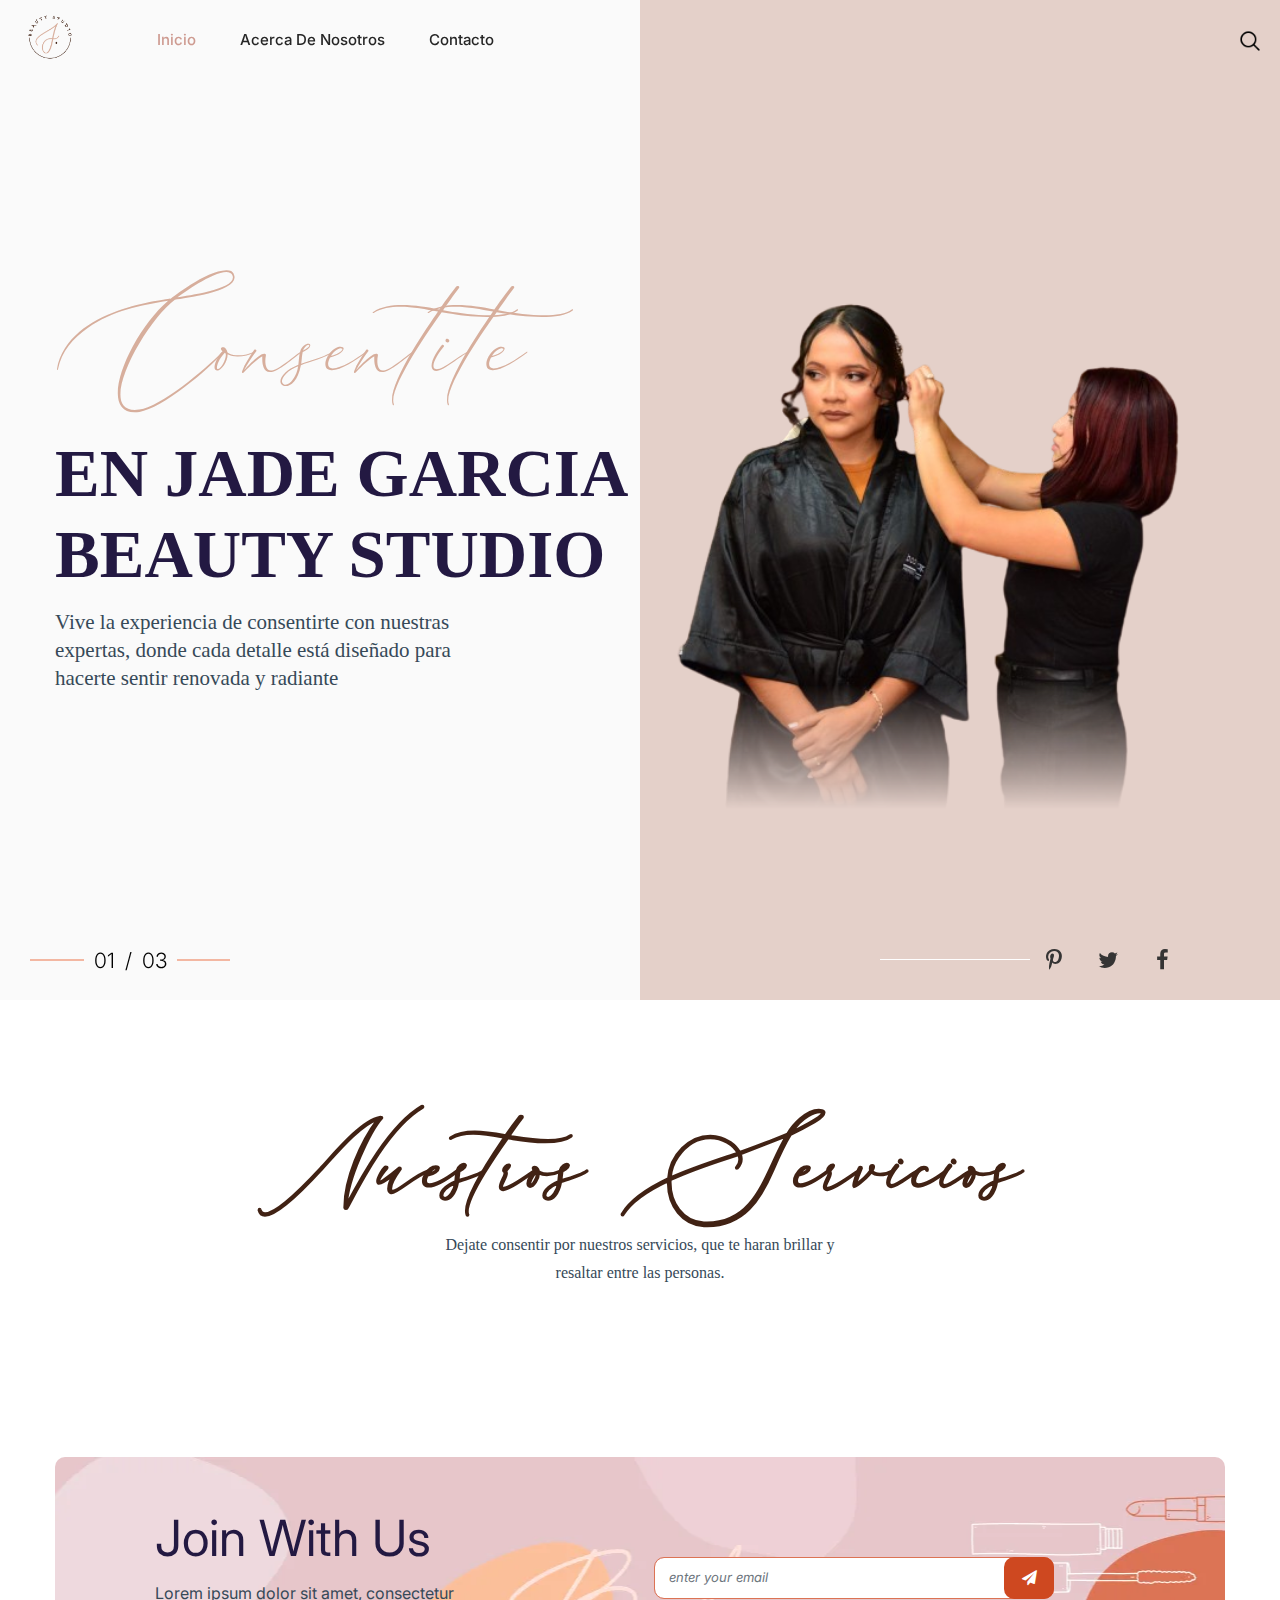
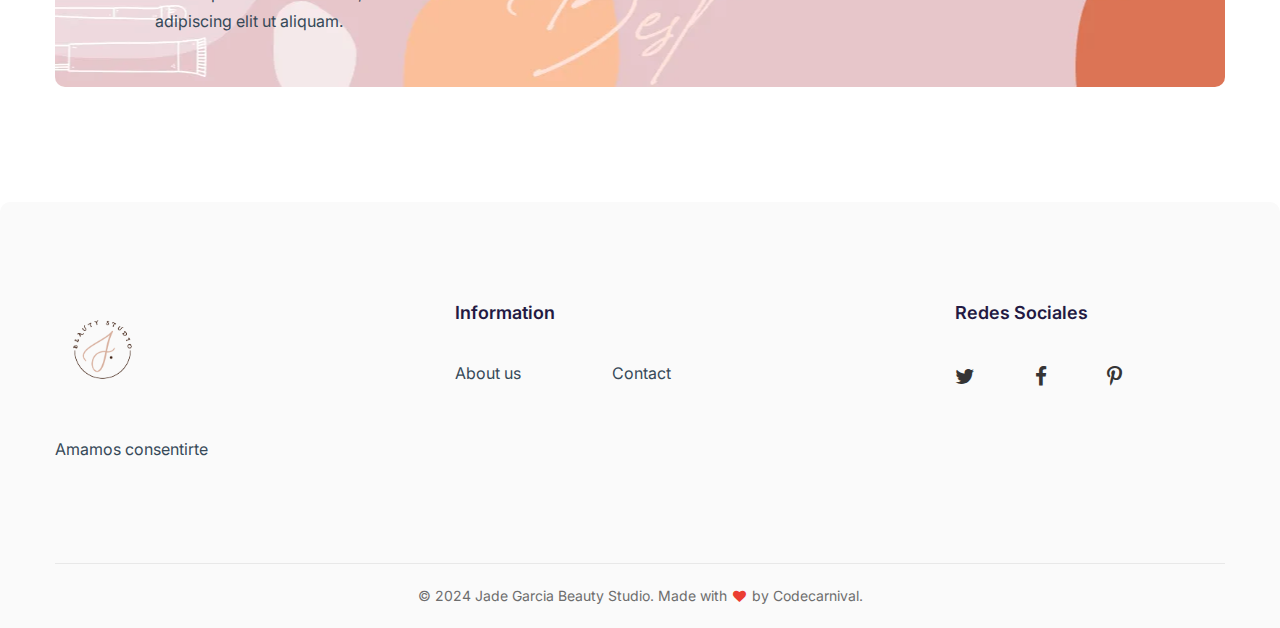
==== index.html @ 05fc2fcc "Initial Commit" ====
<!DOCTYPE html>
<html class="no-js" lang="zxx">

<head>
    <meta charset="utf-8">
    <meta http-equiv="x-ua-compatible" content="ie=edge">
    <title>Jade Beauty Studio WebPage</title>
    <meta name="robots" content="noindex, follow" />
    <meta name="description" content="Jade Beauty Studio WebPage">
    <meta name="viewport" content="width=device-width, initial-scale=1, shrink-to-fit=no">
    <meta name="keywords" content="bootstrap, ecommerce, ecommerce html, beauty, cosmetic shop, beauty products, cosmetic, beauty shop, cosmetic store, shop, beauty store, spa, cosmetic, cosmetics, beauty salon" />
    <meta name="author" content="codecarnival" />

    <!-- Favicon -->
    <link rel="shortcut icon" type="image/x-icon" href="./assets/images/LOGOS MODIFICADOS-02.svg">

    <!-- CSS (Font, Vendor, Icon, Plugins & Style CSS files) -->

    <!-- Font CSS -->
    <link rel="preconnect" href="https://fonts.googleapis.com">
    <link rel="preconnect" href="https://fonts.gstatic.com" crossorigin>
    <link href="https://fonts.googleapis.com/css2?family=Inter:wght@300;400;500;600;700&display=swap" rel="stylesheet">

    <!-- Vendor CSS (Bootstrap & Icon Font) -->
    <link rel="stylesheet" href="./assets/css/vendor/bootstrap.min.css">

    <!-- Plugins CSS (All Plugins Files) -->
    <link rel="stylesheet" href="assets/css/plugins/swiper-bundle.min.css">
    <link rel="stylesheet" href="assets/css/plugins/font-awesome.min.css">
    <link rel="stylesheet" href="assets/css/plugins/fancybox.min.css">
    <link rel="stylesheet" href="assets/css/plugins/nice-select.css">

    <!-- Style CSS -->
    <link rel="stylesheet" href="./assets/css/style.min.css">

</head>

<body>
    <style>
        @font-face{
        font-family: "Aerotis";
        src: url("./assets/fonts/Aerotis.ttf") format("truetype");
        }
        .hero-slide-thumb-transparent img{
            mask-image: linear-gradient(
                black 80%,
                transparent
            );
        }
        .hero-slide-thumb img {
            border-radius: 25px; /* Adds rounded corners to the image */
        }
        .cinzel-decorative-regular {
        font-family: "Cinzel Decorative", serif;
        font-weight: 400;
        font-style: normal;
        }

        .aerotis-regular {
        font-family: "Aerotis", serif;
        font-weight: 500;
        font-style: normal;
        font-size: 12vh;
        color: #D7AE9C;
        max-width: 100%;
        }

        .aerotis-regular-2 {
        font-family: "Aerotis", serif;
        font-weight: 500;
        font-style: normal;
        font-size: 8vh;
        color: #D7AE9C;
        margin-left: -20px;
        max-width: 500px;
        max-lines: 1;
        }

        .aerotis-bold {
        font-family: "Aerotis", serif;
        font-weight: 600;
        font-style: normal;
        font-size: 10vh;
        color: #412214;
        }

        .cinzel-decorative-bold {
        font-family: "Cinzel Decorative", serif;
        font-weight: 700;
        font-style: normal;
        }

        .cinzel-decorative-black {
        font-family: "Cinzel Decorative", serif;
        font-weight: 900;
        font-style: normal;
        }

        .product-thumb {
            width: 370px; /* Ajusta el ancho de la imagen al 100% del contenedor */
            height: 450px; /* Altura del contenedor */
            overflow: hidden; /* Oculta cualquier parte de la imagen que se desborde del contenedor */
        }

        .product-thumb img {
            width: 370px; /* Ajusta el ancho de la imagen al 100% del contenedor */
            height: 450px; /* Ajusta la altura de la imagen al 100% del contenedor */
            object-fit: fill; /* Hace que la imagen cubra completamente el contenedor */
        }
        .pink{
            color: #A6776B;
        }
        .main-nav li.active a {
        color: #CE9B91;
        }
        .main-nav li.active ul li.active a {
        color: #CE9B91;
        }
        .main-nav li.active ul li.active ul li.active a {
        color: #CE9B91 !important;
        }
        .main-nav > li > a:hover {
        color: #CE9B91;
        }
        .product-container {
            display: grid;
            grid-template-columns: repeat(3, 1fr);
            gap: 16px; /* Espacio entre los elementos, puedes ajustarlo según tus necesidades */
        }

        @media only screen and (max-width: 767px) {
            .product-container{
                display: grid;
                grid-template-columns: repeat(1, 1fr);
                gap: 6px; 
                height: auto;
            }
            .product-thumb {
                width: 220; /* Ajusta el ancho de la imagen al 100% del contenedor */
                height: 300px; /* Altura del contenedor */
                overflow: hidden; /* Oculta cualquier parte de la imagen que se desborde del contenedor */
            }
            .product-thumb img {
                width: 220px; /* Ajusta el ancho de la imagen al 100% del contenedor */
                height: 300px; /* Ajusta la altura de la imagen al 100% del contenedor */
                object-fit: fill; /* Hace que la imagen cubra completamente el contenedor */
            }
            .aerotis-regular {
                font-family: "Aerotis", serif;
                font-weight: 500;
                font-style: normal;
                font-size: 6vh;
                margin-left: -80px;
                color: #A6776B;
                max-width: 100%;
                }
            .aerotis-regular-2 {
                font-family: "Aerotis", serif;
                font-weight: 500;
                font-style: normal;
                font-size: 6vh;
                color: #A6776B;
                max-width: 100%;
                }
            
        }

        @media only screen and (max-width: 1200px) {
            .product-container{
                display: grid;
                grid-template-columns: repeat(2, 1fr);
                gap: 8px;
                height: auto;
            }
            .product-thumb {
                width: 270; /* Ajusta el ancho de la imagen al 100% del contenedor */
                height: 300px; /* Altura del contenedor */
                overflow: hidden; /* Oculta cualquier parte de la imagen que se desborde del contenedor */
            }
            .product-thumb img {
                width: 270px; /* Ajusta el ancho de la imagen al 100% del contenedor */
                height: 300px; /* Ajusta la altura de la imagen al 100% del contenedor */
                object-fit: fill; /* Hace que la imagen cubra completamente el contenedor */
            }
            .aerotis-regular {
                font-family: "Aerotis", serif;
                font-weight: 500;
                font-style: normal;
                font-size: 8vh;
                margin-left: -80px;
                color: #A6776B;
                max-width: 100%;
                }

                .aerotis-regular-2 {
                font-family: "Aerotis", serif;
                font-weight: 500;
                font-style: normal;
                font-size: 6vh;
                color: #A6776B;
                max-width: 100%;
                }
            
        }
        
    </style>

    <!--== Wrapper Start ==-->
    <div class="wrapper">

        <!--== Start Header Wrapper ==-->
        <header class="header-area sticky-header header-transparent">
            <div class="container">
                <div class="row align-items-center">
                    <div class="col-5 col-lg-2 col-xl-1">
                        <div class="header-logo">
                            <a href="index.html">
                                <img class="logo-main" src="assets/images/LOGOS MODIFICADOS-02.png" width="150" height="150" alt="Logo" />
                            </a>
                        </div>
                    </div>
                    <div class="col-lg-7 col-xl-7 d-none d-lg-block">
                        <div class="header-navigation ps-7">
                            <ul class="main-nav justify-content-start">
                                <li ><a href="index.html">Inicio</a></li>
                                <li><a href="about-us.html">Acerca de Nosotros</a></li>
                                <li><a href="contact.html">Contacto</a></li>
                            </ul>
                        </div>
                    </div>
                    <div class="col-7 col-lg-3 col-xl-4">
                        <div class="header-action justify-content-end">
                            <button class="header-action-btn ms-0" type="button" data-bs-toggle="offcanvas" data-bs-target="#AsideOffcanvasSearch" aria-controls="AsideOffcanvasSearch">
                                <span class="icon">
                  <svg width="30" height="30" viewBox="0 0 30 30" fill="none" xmlns="http://www.w3.org/2000/svg" xmlns:xlink="http://www.w3.org/1999/xlink">
                    <rect class="icon-rect" width="30" height="30" fill="url(#pattern1)"/>
                    <defs>
                      <pattern id="pattern1" patternContentUnits="objectBoundingBox" width="1" height="1">
                        <use xlink:href="#image0_504:11" transform="scale(0.0333333)"/>
                      </pattern>
                      <image id="image0_504:11" width="30" height="30" xlink:href="[data-uri]"/>
                    </defs>
                  </svg>
                </span>
                            </button>

                            <button class="header-menu-btn" type="button" data-bs-toggle="offcanvas" data-bs-target="#AsideOffcanvasMenu" aria-controls="AsideOffcanvasMenu">
                                <span></span>
                                <span></span>
                                <span></span>
                            </button>
                        </div>
                    </div>
                </div>
            </div>
        </header>
        <!--== End Header Wrapper ==-->

        <main class="main-content">

            <!--== Start Hero Area Wrapper ==-->
            <section class="hero-slider-area position-relative">
                <div class="swiper hero-slider-container">
                    <div class="swiper-wrapper">
                        <div class="swiper-slide hero-slide-item">
                            <div class="container">
                                <div class="row align-items-center position-relative">
                                    <div class="col-12 col-md-6">
                                        <div class="hero-slide-content">
                                            <div class="hero-slide-text-img"><h1 class="aerotis-regular">Consentite</h1></div>
                                            <h2 class="hero-slide-title cinzel-decorative-regular">En Jade Garcia Beauty Studio</h2>
                                            <p class="hero-slide-desc cinzel-decorative-regular">Vive la experiencia de consentirte con nuestras expertas, donde cada detalle está diseñado para hacerte sentir renovada y radiante</p>
                                        </div>
                                    </div>
                                    <div class="col-12 col-md-6">
                                        <div class="hero-slide-thumb-transparent">
                                            <img src="assets/images/inicio-transparent.png" width="620" height="832" alt="Image">
                                        </div>
                                    </div>
                                </div>
                            </div>
                            
                            <div class="hero-slide-social-shape"></div>
                        </div>
                        <div class="swiper-slide hero-slide-item">
                            <div class="container">
                                <div class="row align-items-center position-relative">
                                    <div class="col-12 col-md-6">
                                        <div class="hero-slide-content">
                                            <div class="hero-slide-text-img"><h3 class="aerotis-regular-2">Efectos de Color</h3></div>
                                            <h2 class="hero-slide-title cinzel-decorative-regular">hair</h2>
                                            <p class="hero-slide-desc cinzel-decorative-regular">Dale luz a tu cabello con una tecnica en tendencia como balayage, babylights o highlights </p>
                                        </div>
                                    </div>
                                    <div class="col-12 col-md-6">
                                        <div class="hero-slide-thumb">
                                            <img src="assets/images/Balayage1.jpg" width="620" height="832" alt="Image">
                                        </div>
                                    </div>
                                </div>
                            </div>
                            
                            <div class="hero-slide-social-shape"></div>
                        </div>
                        <div class="swiper-slide hero-slide-item">
                            <div class="container">
                                <div class="row align-items-center position-relative">
                                    <div class="col-12 col-md-6">
                                        <div class="hero-slide-content">
                                            <div class="hero-slide-text-img"><h1 class="aerotis-regular">Makeup</h1></div>
                                            <h2 class="hero-slide-title cinzel-decorative-regular"></h2>
                                            <p class="hero-slide-desc cinzel-decorative-regular">Resalta tu belleza con nuestro maquillaje para eventos</p>
                                        </div>
                                    </div>
                                    <div class="col-12 col-md-6">
                                        <div class="hero-slide-thumb">
                                            <img src="assets/images/maquillaje.jpg" width="590" height="832" alt="Image" >
                                        </div>
                                    </div>
                                </div>
                            </div>
                            <div class="hero-slide-social-shape"></div>
                        </div>
                    </div>
                    <!--== Add Pagination ==-->
                    <div class="hero-slider-pagination"></div>
                </div>
                <div class="hero-slide-social-media">
                    <a href="https://www.pinterest.com/" target="_blank" rel="noopener"><i class="fa fa-pinterest-p"></i></a>
                    <a href="https://twitter.com/" target="_blank" rel="noopener"><i class="fa fa-twitter"></i></a>
                    <a href="https://www.facebook.com/" target="_blank" rel="noopener"><i class="fa fa-facebook"></i></a>
                </div>
            </section>
            <!--== End Hero Area Wrapper ==-->


            <!--== Start Product Area Wrapper ==-->
            <section class="section-space">
                <div class="container">
                    <div class="row">
                        <div class="col-12">
                            <div class="section-title text-center">
                                <h2 class="aerotis-bold">Nuestros Servicios</h2>
                                <p class="cinzel-decorative-regular">Dejate consentir por nuestros servicios, que te haran brillar y resaltar entre las personas.</p>
                            </div>
                        </div>
                    </div>
                    <div class="row mb-n4 mb-sm-n10 g-3 g-sm-6">
                        <div class="col-6 col-lg-4 mb-4 mb-sm-9 product-container" id="product-container">
                        <script>
                            // Obtener los datos de la API de productos
                            fetch('http://localhost:3000/api/services')
                                .then(response => response.json())
                                .then(products => {
                                    // Obtener el contenedor de productos
                                    const productContainer = document.getElementById('product-container');
                                    

                                    // Iterar sobre la lista de productos y crear elementos de producto
                                    products.forEach(product => {
                                        // Crear el elemento de producto
                                        const productItem = document.createElement('div');
                                        productItem.classList.add('product-item');
                                        // Construir el contenido del elemento de producto
                                        productItem.innerHTML = `
                                        <div class="m-4">
                                            <div class="product-thumb">
                                                <a class="d-block" href="product-details.html?serviceId=${product._id}">
                                                    <img src="${product.images[0]}" alt="${product.images[0]}">
                                                </a>
                                                
                                               
                                            </div>
                                            <div class="product-info">
                                                
                                                <h4 class="title pink"><a href="product-details.html?serviceId=${product._id}">${product.nombre}</a></h4>
                                                <div class="prices pink">
                                                    <span class="price">$${product.precio.min} - $${product.precio.max}</span>
                                                    
                                                </div>
                                            </div>
                                        </div>
                                        `;

                                        // Agregar el elemento de producto al contenedor
                                        productContainer.appendChild(productItem);
                                    });
                                })
                                .catch(error => {
                                    console.error('Error al obtener los productos:', error);
                                });

                            
                        </script>
                            <!--== End prPduct Item ==-->
                        </div>
                   
                    </div>
                </div>
            </section>
            <!--== End Product Area Wrapper ==-->


            <!--== Start News Letter Area Wrapper ==-->
            <section class="section-space pt-0">
                <div class="container">
                    <div class="newsletter-content-wrap" data-bg-img="assets/images/photos/bg1.webp">
                        <div class="newsletter-content">
                            <div class="section-title mb-0">
                                <h2 class="title">Join with us</h2>
                                <p>Lorem ipsum dolor sit amet, consectetur adipiscing elit ut aliquam.</p>
                            </div>
                        </div>
                        <div class="newsletter-form">
                            <form>
                                <input type="email" class="form-control" placeholder="enter your email">
                                <button class="btn-submit" type="submit"><i class="fa fa-paper-plane"></i></button>
                            </form>
                        </div>
                    </div>
                </div>
            </section>
            <!--== End News Letter Area Wrapper ==-->

        </main>

        <!--== Start Footer Area Wrapper ==-->
        <footer class="footer-area">
            <!--== Start Footer Main ==-->
            <div class="footer-main">
                <div class="container">
                    <div class="row">
                        <div class="col-md-6 col-lg-4">
                            <div class="widget-item">
                                <div class="widget-about">
                                    <a class="widget-logo" href="index.html">
                                        <img src="assets/images/LOGOS MODIFICADOS-02.png" width="95" height="68" alt="Logo">
                                    </a>
                                    <p class="desc">Amamos consentirte</p>
                                </div>
                            </div>
                        </div>
                        <div class="col-md-6 col-lg-5 mt-md-0 mt-9">
                            <div class="widget-item">
                                <h4 class="widget-title">Information</h4>
                                <ul class="widget-nav">
                                    <li><a href="about-us.html">About us</a></li>
                                    <li><a href="contact.html">Contact</a></li>
                                </ul>
                            </div>
                        </div>
                        <div class="col-md-6 col-lg-3 mt-lg-0 mt-6">
                            <div class="widget-item">
                                <h4 class="widget-title">Redes Sociales</h4>
                                <div class="widget-social">
                                    <a href="https://twitter.com/" target="_blank" rel="noopener"><i class="fa fa-twitter"></i></a>
                                    <a href="https://www.facebook.com/" target="_blank" rel="noopener"><i class="fa fa-facebook"></i></a>
                                    <a href="https://www.pinterest.com/" target="_blank" rel="noopener"><i class="fa fa-pinterest-p"></i></a>
                                </div>
                            </div>
                        </div>
                    </div>
                </div>
            </div>
            <!--== End Footer Main ==-->

            <!--== Start Footer Bottom ==-->
            <div class="footer-bottom">
                <div class="container pt-0 pb-0">
                    <div class="footer-bottom-content">
                        <p class="copyright">© 2024 Jade Garcia Beauty Studio. Made with <i class="fa fa-heart"></i> by <a target="_blank" href="https://themeforest.net/user/codecarnival">Codecarnival.</a></p>
                    </div>
                </div>
            </div>
            <!--== End Footer Bottom ==-->
        </footer>
        <!--== End Footer Area Wrapper ==-->

        <!--== Scroll Top Button ==-->
        <div id="scroll-to-top" class="scroll-to-top"><span class="fa fa-angle-up"></span></div>

        <!--== Start Product Quick Wishlist Modal ==-->
        <aside class="product-action-modal modal fade" id="action-WishlistModal" tabindex="-1" aria-hidden="true">
            <div class="modal-dialog modal-dialog-centered">
                <div class="modal-content">
                    <div class="modal-body">
                        <div class="product-action-view-content">
                            <button type="button" class="btn-close" data-bs-dismiss="modal">
                                <i class="fa fa-times"></i>
                            </button>
                            <div class="modal-action-messages">
                                <i class="fa fa-check-square-o"></i> Added to wishlist successfully!
                            </div>
                            <div class="modal-action-product">
                                <div class="thumb">
                                    <img src="assets/images/shop/modal1.webp" alt="Organic Food Juice" width="466" height="320">
                                </div>
                                <h4 class="product-name"><a href="product-details.html">Readable content DX22</a></h4>
                            </div>
                        </div>
                    </div>
                </div>
            </div>
        </aside>
        <!--== End Product Quick Wishlist Modal ==-->

        <!--== Start Product Quick Add Cart Modal ==-->
        <aside class="product-action-modal modal fade" id="action-CartAddModal" tabindex="-1" aria-hidden="true">
            <div class="modal-dialog modal-dialog-centered">
                <div class="modal-content">
                    <div class="modal-body">
                        <div class="product-action-view-content">
                            <button type="button" class="btn-close" data-bs-dismiss="modal">
                                <i class="fa fa-times"></i>
                            </button>
                            <div class="modal-action-messages">
                                <i class="fa fa-check-square-o"></i> Added to cart successfully!
                            </div>
                            <div class="modal-action-product">
                                <div class="thumb">
                                    <img src="assets/images/shop/modal1.webp" alt="Organic Food Juice" width="466" height="320">
                                </div>
                                <h4 class="product-name"><a href="product-details.html">Readable content DX22</a></h4>
                            </div>
                        </div>
                    </div>
                </div>
            </div>
        </aside>
        <!--== End Product Quick Add Cart Modal ==-->

        <!--== Start Aside Search Form ==-->
        <aside class="aside-search-box-wrapper offcanvas offcanvas-top" tabindex="-1" id="AsideOffcanvasSearch" aria-labelledby="offcanvasTopLabel">
            <div class="offcanvas-header">
                <h5 class="d-none" id="offcanvasTopLabel">Aside Search</h5>
                <button type="button" class="btn-close" data-bs-dismiss="offcanvas" aria-label="Close"><i class="fa fa-close"></i></button>
            </div>
            <div class="offcanvas-body">
                <div class="container pt--0 pb--0">
                    <div class="search-box-form-wrap">
                        <div class="search-note">
                            <p>Start typing and press Enter to search</p>
                        </div>
                        <form action="#" method="post">
                            <div class="aside-search-form position-relative">
                                <label for="SearchInput" class="visually-hidden">Search</label>
                                <input id="SearchInput" type="search" class="form-control" placeholder="Search entire store…">
                                <button class="search-button" type="submit"><i class="fa fa-search"></i></button>
                            </div>
                        </form>
                    </div>
                </div>
            </div>
        </aside>
        <!--== End Aside Search Form ==-->

        <!--== Start Product Quick View Modal ==-->
        <aside class="product-cart-view-modal modal fade" id="action-QuickViewModal" tabindex="-1" aria-hidden="true">
            <div class="modal-dialog modal-dialog-centered">
                <div class="modal-content">
                    <div class="modal-body">
                        <div class="product-quick-view-content">
                            <button type="button" class="btn-close" data-bs-dismiss="modal">
                                <span class="fa fa-close"></span>
                            </button>
                            <div class="container">
                                <div class="row">
                                    <div class="col-lg-6">
                                        <!--== Start Product Thumbnail Area ==-->
                                        <div class="product-single-thumb">
                                            <img src="assets/images/shop/quick-view1.webp" width="544" height="560" alt="Image-HasTech">
                                        </div>
                                        <!--== End Product Thumbnail Area ==-->
                                    </div>
                                    <div class="col-lg-6">
                                        <!--== Start Product Info Area ==-->
                                        <div class="product-details-content">
                                            <h5 class="product-details-collection">Premioum collection</h5>
                                            <h3 class="product-details-title">Offbline Instant Age Rewind Eraser.</h3>
                                            <div class="product-details-review mb-5">
                                                <div class="product-review-icon">
                                                    <i class="fa fa-star-o"></i>
                                                    <i class="fa fa-star-o"></i>
                                                    <i class="fa fa-star-o"></i>
                                                    <i class="fa fa-star-o"></i>
                                                    <i class="fa fa-star-half-o"></i>
                                                </div>
                                                <button type="button" class="product-review-show">150 reviews</button>
                                            </div>
                                            <p class="mb-6">Lorem ipsum dolor, sit amet consectetur adipisicing elit. Delectus, repellendus. Nam voluptate illo ut quia non sapiente provident alias quos laborum incidunt, earum accusamus, natus. Vero pariatur ut veniam sequi amet consectetur.</p>
                                            <div class="product-details-pro-qty">
                                                <div class="pro-qty">
                                                    <input type="text" title="Quantity" value="01">
                                                </div>
                                            </div>
                                            <div class="product-details-action">
                                                <h4 class="price">$254.22</h4>
                                                <div class="product-details-cart-wishlist">
                                                    <button type="button" class="btn" data-bs-toggle="modal" data-bs-target="#action-CartAddModal">Add to cart</button>
                                                </div>
                                            </div>
                                        </div>
                                        <!--== End Product Info Area ==-->
                                    </div>
                                </div>
                            </div>
                        </div>
                    </div>
                </div>
            </div>
        </aside>
        <!--== End Product Quick View Modal ==-->

        <!--== Start Aside Cart ==-->
        <aside class="aside-cart-wrapper offcanvas offcanvas-end" tabindex="-1" id="AsideOffcanvasCart" aria-labelledby="offcanvasRightLabel">
            <div class="offcanvas-header">
                <h1 class="d-none" id="offcanvasRightLabel">Shopping Cart</h1>
                <button class="btn-aside-cart-close" data-bs-dismiss="offcanvas" aria-label="Close">Shopping Cart <i class="fa fa-chevron-right"></i></button>
            </div>
            <div class="offcanvas-body">
                <ul class="aside-cart-product-list">
                    <li class="aside-product-list-item">
                        <a href="#/" class="remove">×</a>
                        <a href="product-details.html">
                            <img src="assets/images/shop/cart1.webp" width="68" height="84" alt="Image">
                            <span class="product-title">Leather Mens Slipper</span>
                        </a>
                        <span class="product-price">1 × £69.99</span>
                    </li>
                    <li class="aside-product-list-item">
                        <a href="#/" class="remove">×</a>
                        <a href="product-details.html">
                            <img src="assets/images/shop/cart2.webp" width="68" height="84" alt="Image">
                            <span class="product-title">Quickiin Mens shoes</span>
                        </a>
                        <span class="product-price">1 × £20.00</span>
                    </li>
                </ul>
                <p class="cart-total"><span>Subtotal:</span><span class="amount">£89.99</span></p>
                <a class="btn-total" href="product-cart.html">View cart</a>
                <a class="btn-total" href="product-checkout.html">Checkout</a>
            </div>
        </aside>
        <!--== End Aside Cart ==-->

        <!--== Start Aside Menu ==-->
        <aside class="off-canvas-wrapper offcanvas offcanvas-start" tabindex="-1" id="AsideOffcanvasMenu" aria-labelledby="offcanvasExampleLabel">
            <div class="offcanvas-header">
                <h1 class="d-none" id="offcanvasExampleLabel">Aside Menu</h1>
                <button class="btn-menu-close" data-bs-dismiss="offcanvas" aria-label="Close">menu <i class="fa fa-chevron-left"></i></button>
            </div>
            <div class="offcanvas-body">
                <div id="offcanvasNav" class="offcanvas-menu-nav">
                    <ul>
                        <li class="offcanvas-nav-parent"><a class="offcanvas-nav-item" href="#">Inicio</a>
                        </li>
                        <li class="offcanvas-nav-parent"><a class="offcanvas-nav-item" href="about-us.html">Acerca de Nosotros</a></li>
                        <li class="offcanvas-nav-parent"><a class="offcanvas-nav-item" href="contact.html">Contacto</a></li>
                    </ul>
                </div>
            </div>
        </aside>
        <!--== End Aside Menu ==-->

    </div>
    <!--== Wrapper End ==-->

    <!-- JS Vendor, Plugins & Activation Script Files -->

    <!-- Vendors JS -->
    <script src="./assets/js/vendor/modernizr-3.11.7.min.js"></script>
    <script src="./assets/js/vendor/jquery-3.6.0.min.js"></script>
    <script src="./assets/js/vendor/jquery-migrate-3.3.2.min.js"></script>
    <script src="./assets/js/vendor/bootstrap.bundle.min.js"></script>

    <!-- Plugins JS -->
    <script src="./assets/js/plugins/swiper-bundle.min.js"></script>
    <script src="./assets/js/plugins/fancybox.min.js"></script>
    <script src="./assets/js/plugins/jquery.nice-select.min.js"></script>

    <!-- Custom Main JS -->
    <script src="./assets/js/main.js"></script>

</body>

</html>
---- assets/css/plugins/nice-select.css ----
.nice-select {
  -webkit-tap-highlight-color: transparent;
  background-color: #fff;
  border-radius: 5px;
  border: solid 1px #e8e8e8;
  box-sizing: border-box;
  clear: both;
  cursor: pointer;
  display: block;
  float: left;
  font-family: inherit;
  font-size: 14px;
  font-weight: normal;
  height: 42px;
  line-height: 40px;
  outline: none;
  padding-left: 18px;
  padding-right: 30px;
  position: relative;
  text-align: left !important;
  -webkit-transition: all 0.2s ease-in-out;
  transition: all 0.2s ease-in-out;
  -webkit-user-select: none;
     -moz-user-select: none;
      -ms-user-select: none;
          user-select: none;
  white-space: nowrap;
  width: auto; }
  .nice-select:hover {
    border-color: #dbdbdb; }
  .nice-select:active, .nice-select.open, .nice-select:focus {
    border-color: #999; }
  .nice-select:after {
    border-bottom: 2px solid #999;
    border-right: 2px solid #999;
    content: '';
    display: block;
    height: 5px;
    margin-top: -4px;
    pointer-events: none;
    position: absolute;
    right: 12px;
    top: 50%;
    -webkit-transform-origin: 66% 66%;
        -ms-transform-origin: 66% 66%;
            transform-origin: 66% 66%;
    -webkit-transform: rotate(45deg);
        -ms-transform: rotate(45deg);
            transform: rotate(45deg);
    -webkit-transition: all 0.15s ease-in-out;
    transition: all 0.15s ease-in-out;
    width: 5px; }
  .nice-select.open:after {
    -webkit-transform: rotate(-135deg);
        -ms-transform: rotate(-135deg);
            transform: rotate(-135deg); }
  .nice-select.open .list {
    opacity: 1;
    pointer-events: auto;
    -webkit-transform: scale(1) translateY(0);
        -ms-transform: scale(1) translateY(0);
            transform: scale(1) translateY(0); }
  .nice-select.disabled {
    border-color: #ededed;
    color: #999;
    pointer-events: none; }
    .nice-select.disabled:after {
      border-color: #cccccc; }
  .nice-select.wide {
    width: 100%; }
    .nice-select.wide .list {
      left: 0 !important;
      right: 0 !important; }
  .nice-select.right {
    float: right; }
    .nice-select.right .list {
      left: auto;
      right: 0; }
  .nice-select.small {
    font-size: 12px;
    height: 36px;
    line-height: 34px; }
    .nice-select.small:after {
      height: 4px;
      width: 4px; }
    .nice-select.small .option {
      line-height: 34px;
      min-height: 34px; }
  .nice-select .list {
    background-color: #fff;
    border-radius: 5px;
    box-shadow: 0 0 0 1px rgba(68, 68, 68, 0.11);
    box-sizing: border-box;
    margin-top: 4px;
    opacity: 0;
    overflow: hidden;
    padding: 0;
    pointer-events: none;
    position: absolute;
    top: 100%;
    left: 0;
    -webkit-transform-origin: 50% 0;
        -ms-transform-origin: 50% 0;
            transform-origin: 50% 0;
    -webkit-transform: scale(0.75) translateY(-21px);
        -ms-transform: scale(0.75) translateY(-21px);
            transform: scale(0.75) translateY(-21px);
    -webkit-transition: all 0.2s cubic-bezier(0.5, 0, 0, 1.25), opacity 0.15s ease-out;
    transition: all 0.2s cubic-bezier(0.5, 0, 0, 1.25), opacity 0.15s ease-out;
    z-index: 9; }
    .nice-select .list:hover .option:not(:hover) {
      background-color: transparent !important; }
  .nice-select .option {
    cursor: pointer;
    font-weight: 400;
    line-height: 40px;
    list-style: none;
    min-height: 40px;
    outline: none;
    padding-left: 18px;
    padding-right: 29px;
    text-align: left;
    -webkit-transition: all 0.2s;
    transition: all 0.2s; }
    .nice-select .option:hover, .nice-select .option.focus, .nice-select .option.selected.focus {
      background-color: #f6f6f6; }
    .nice-select .option.selected {
      font-weight: bold; }
    .nice-select .option.disabled {
      background-color: transparent;
      color: #999;
      cursor: default; }

.no-csspointerevents .nice-select .list {
  display: none; }

.no-csspointerevents .nice-select.open .list {
  display: block; }
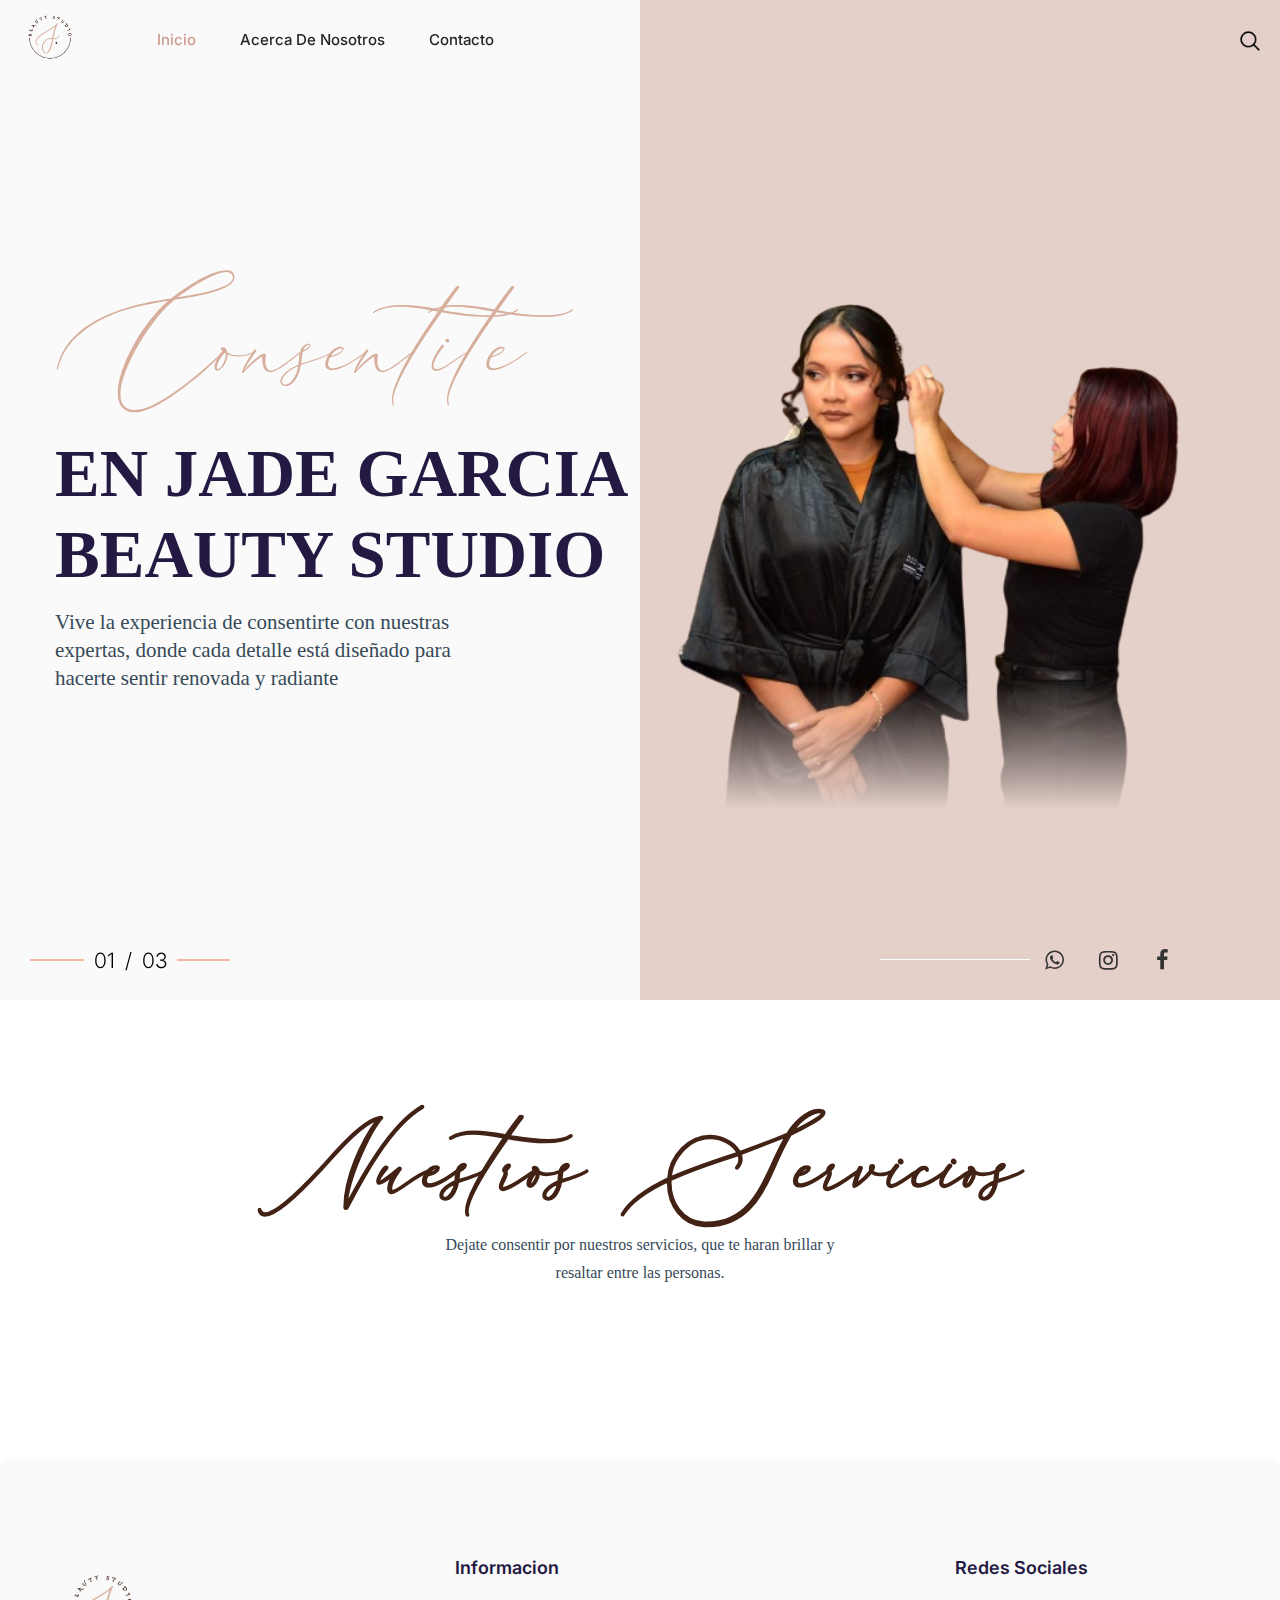
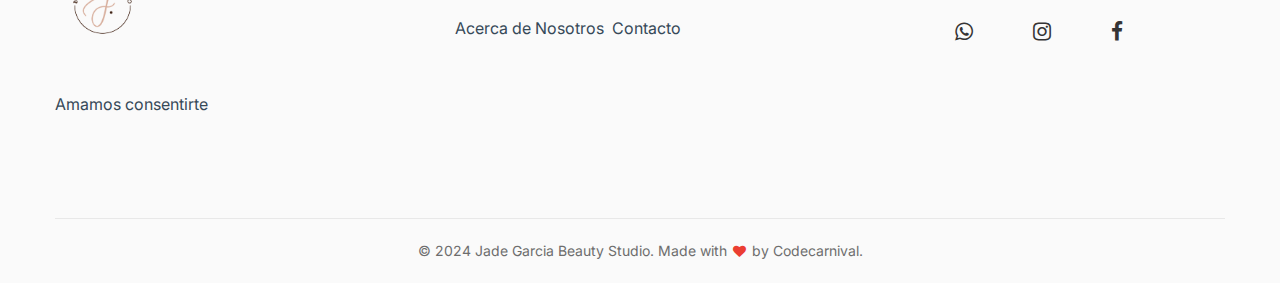
==== commit b09e0790: "cambios al index para mejorar la experiencia, tambien acerca de, y contacto, redes sociales y mejora" ====
--- a/index.html
+++ b/index.html
@@ -326,9 +326,9 @@
                     <div class="hero-slider-pagination"></div>
                 </div>
                 <div class="hero-slide-social-media">
-                    <a href="https://www.pinterest.com/" target="_blank" rel="noopener"><i class="fa fa-pinterest-p"></i></a>
-                    <a href="https://twitter.com/" target="_blank" rel="noopener"><i class="fa fa-twitter"></i></a>
-                    <a href="https://www.facebook.com/" target="_blank" rel="noopener"><i class="fa fa-facebook"></i></a>
+                    <a href="https://wa.me/+50375827664"><i class="fa fa-whatsapp"></i></a>
+                    <a href="https://www.instagram.com/jadeprismua/" target="_blank" rel="noopener"><i class="fa fa-instagram"></i></a>
+                    <a href="https://www.facebook.com/profile.php?id=100063508453404" target="_blank" rel="noopener"><i class="fa fa-facebook"></i></a>
                 </div>
             </section>
             <!--== End Hero Area Wrapper ==-->
@@ -402,7 +402,7 @@
 
 
             <!--== Start News Letter Area Wrapper ==-->
-            <section class="section-space pt-0">
+            <!--<section class="section-space pt-0">
                 <div class="container">
                     <div class="newsletter-content-wrap" data-bg-img="assets/images/photos/bg1.webp">
                         <div class="newsletter-content">
@@ -419,7 +419,7 @@
                         </div>
                     </div>
                 </div>
-            </section>
+            </section> -->
             <!--== End News Letter Area Wrapper ==-->
 
         </main>
@@ -442,10 +442,10 @@
                         </div>
                         <div class="col-md-6 col-lg-5 mt-md-0 mt-9">
                             <div class="widget-item">
-                                <h4 class="widget-title">Information</h4>
+                                <h4 class="widget-title">Informacion</h4>
                                 <ul class="widget-nav">
-                                    <li><a href="about-us.html">About us</a></li>
-                                    <li><a href="contact.html">Contact</a></li>
+                                    <li><a href="about-us.html">Acerca de Nosotros</a></li>
+                                    <li><a href="contact.html">Contacto</a></li>
                                 </ul>
                             </div>
                         </div>
@@ -453,9 +453,9 @@
                             <div class="widget-item">
                                 <h4 class="widget-title">Redes Sociales</h4>
                                 <div class="widget-social">
-                                    <a href="https://twitter.com/" target="_blank" rel="noopener"><i class="fa fa-twitter"></i></a>
-                                    <a href="https://www.facebook.com/" target="_blank" rel="noopener"><i class="fa fa-facebook"></i></a>
-                                    <a href="https://www.pinterest.com/" target="_blank" rel="noopener"><i class="fa fa-pinterest-p"></i></a>
+                                    <a href="https://wa.me/+50375827664"><i class="fa fa-whatsapp"></i></a>
+                                    <a href="https://www.instagram.com/jadeprismua/" target="_blank" rel="noopener"><i class="fa fa-instagram"></i></a>
+                                    <a href="https://www.facebook.com/profile.php?id=100063508453404" target="_blank" rel="noopener"><i class="fa fa-facebook"></i></a>
                                 </div>
                             </div>
                         </div>
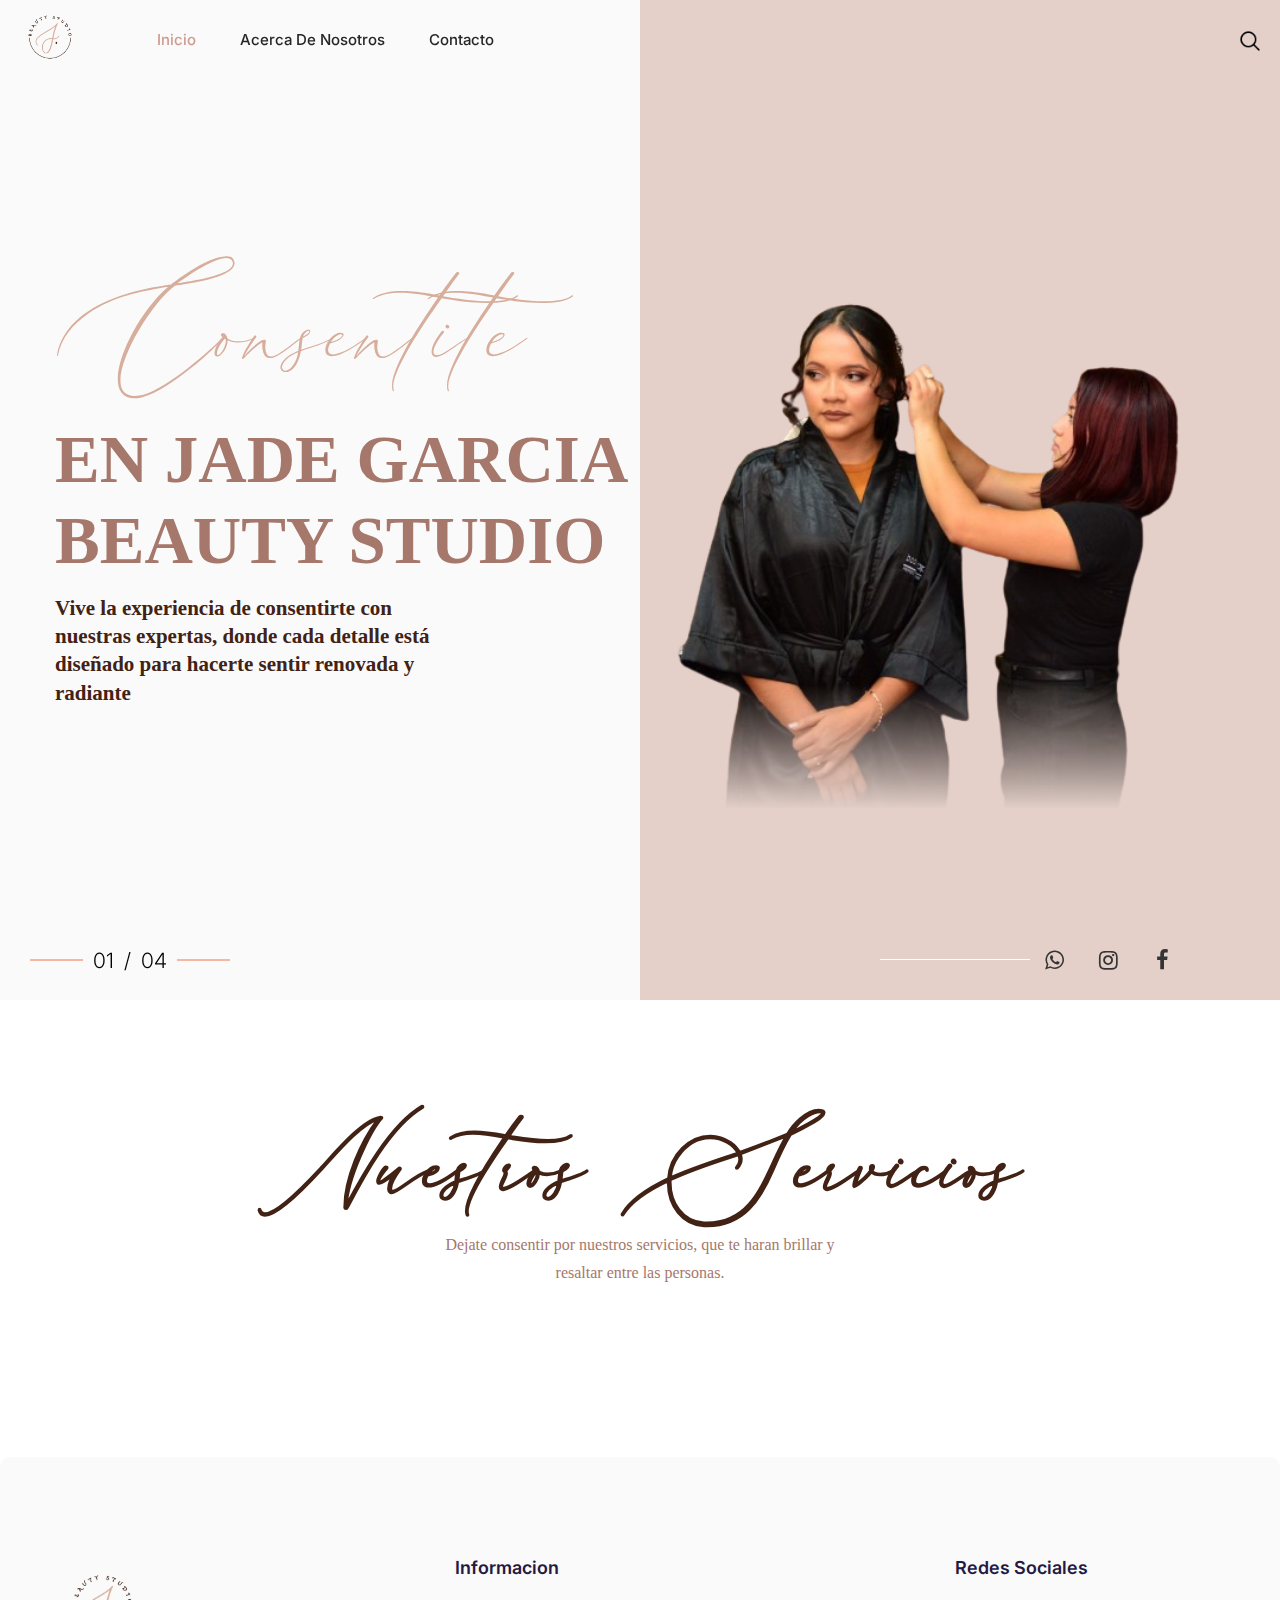
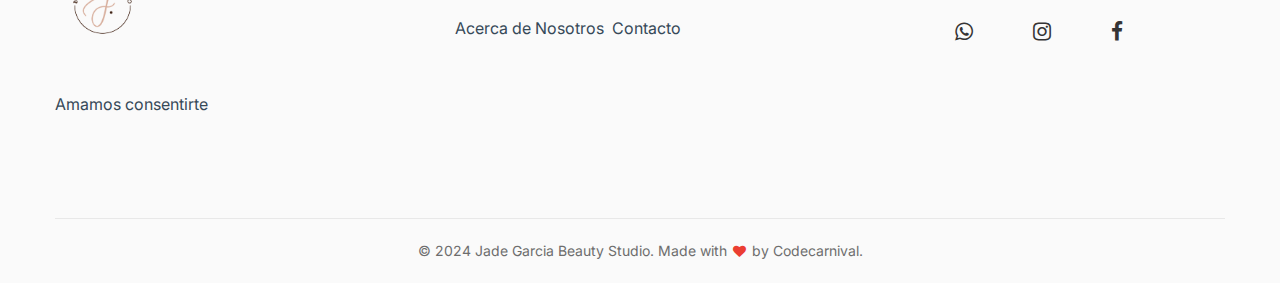
==== commit 6ee38f18: "Se agregaron slides, descripciones  y el about us" ====
--- a/index.html
+++ b/index.html
@@ -54,6 +54,7 @@
         font-family: "Cinzel Decorative", serif;
         font-weight: 400;
         font-style: normal;
+        color: #A6776B;
         }
 
         .aerotis-regular {
@@ -83,6 +84,15 @@
         font-size: 10vh;
         color: #412214;
         }
+
+        .cinzel-decorative-brown{
+            font-family: "Cinzel Decorative", serif;
+            font-weight: 900;
+            font-size: 3vh;
+            font-style: normal;
+            color: #412214;
+        }
+        
 
         .cinzel-decorative-bold {
         font-family: "Cinzel Decorative", serif;
@@ -269,7 +279,7 @@
                                         <div class="hero-slide-content">
                                             <div class="hero-slide-text-img"><h1 class="aerotis-regular">Consentite</h1></div>
                                             <h2 class="hero-slide-title cinzel-decorative-regular">En Jade Garcia Beauty Studio</h2>
-                                            <p class="hero-slide-desc cinzel-decorative-regular">Vive la experiencia de consentirte con nuestras expertas, donde cada detalle está diseñado para hacerte sentir renovada y radiante</p>
+                                            <p class="hero-slide-desc cinzel-decorative-brown">Vive la experiencia de consentirte con nuestras expertas, donde cada detalle está diseñado para hacerte sentir renovada y radiante</p>
                                         </div>
                                     </div>
                                     <div class="col-12 col-md-6">
@@ -289,7 +299,7 @@
                                         <div class="hero-slide-content">
                                             <div class="hero-slide-text-img"><h3 class="aerotis-regular-2">Efectos de Color</h3></div>
                                             <h2 class="hero-slide-title cinzel-decorative-regular">hair</h2>
-                                            <p class="hero-slide-desc cinzel-decorative-regular">Dale luz a tu cabello con una tecnica en tendencia como balayage, babylights o highlights </p>
+                                            <p class="hero-slide-desc cinzel-decorative-brown">Dale luz a tu cabello con una tecnica en tendencia como balayage, babylights o highlights </p>
                                         </div>
                                     </div>
                                     <div class="col-12 col-md-6">
@@ -307,14 +317,33 @@
                                 <div class="row align-items-center position-relative">
                                     <div class="col-12 col-md-6">
                                         <div class="hero-slide-content">
-                                            <div class="hero-slide-text-img"><h1 class="aerotis-regular">Makeup</h1></div>
-                                            <h2 class="hero-slide-title cinzel-decorative-regular"></h2>
-                                            <p class="hero-slide-desc cinzel-decorative-regular">Resalta tu belleza con nuestro maquillaje para eventos</p>
+                                            <div class="hero-slide-text-img"><h1 class="aerotis-regular">Maquillaje de Impacto para Cada Ocasión</h1></div>
+                                            <h2 class="hero-slide-title cinzel-decorative-regular">Makeup</h2>
+                                            <p class="hero-slide-desc cinzel-decorative-brown">Realza tu belleza con un maquillaje profesional diseñado específicamente para eventos sociales. En Jade Garcia Beauty Studio, te ofrecemos un servicio personalizado para que luzcas elegante y sofisticada, con un acabado impecable que te hará brillar.</p>
                                         </div>
                                     </div>
                                     <div class="col-12 col-md-6">
                                         <div class="hero-slide-thumb">
                                             <img src="assets/images/maquillaje.jpg" width="590" height="832" alt="Image" >
+                                        </div>
+                                    </div>
+                                </div>
+                            </div>
+                            <div class="hero-slide-social-shape"></div>
+                        </div>
+                        <div class="swiper-slide hero-slide-item">
+                            <div class="container">
+                                <div class="row align-items-center position-relative">
+                                    <div class="col-12 col-md-6">
+                                        <div class="hero-slide-content">
+                                            <div class="hero-slide-text-img"><h1 class="aerotis-regular">Arte y Elegancia en tus Manos </h1></div>
+                                            <h2 class="hero-slide-title cinzel-decorative-regular">Nails</h2>
+                                            <p class="hero-slide-desc cinzel-decorative-brown">En Jade Garcia Beauty Studio, convertimos tus ideas en realidad. Ya sea que prefieras un estilo sofisticado o algo más atrevido, nuestras especialistas en uñas están aquí para crear el look perfecto para ti. ¡Ven y deslumbra con unas uñas impecables!</p>
+                                        </div>
+                                    </div>
+                                    <div class="col-12 col-md-6">
+                                        <div class="hero-slide-thumb">
+                                            <img src="assets/images/IMG_5202.jpg" width="590" height="832" alt="Image" >
                                         </div>
                                     </div>
                                 </div>
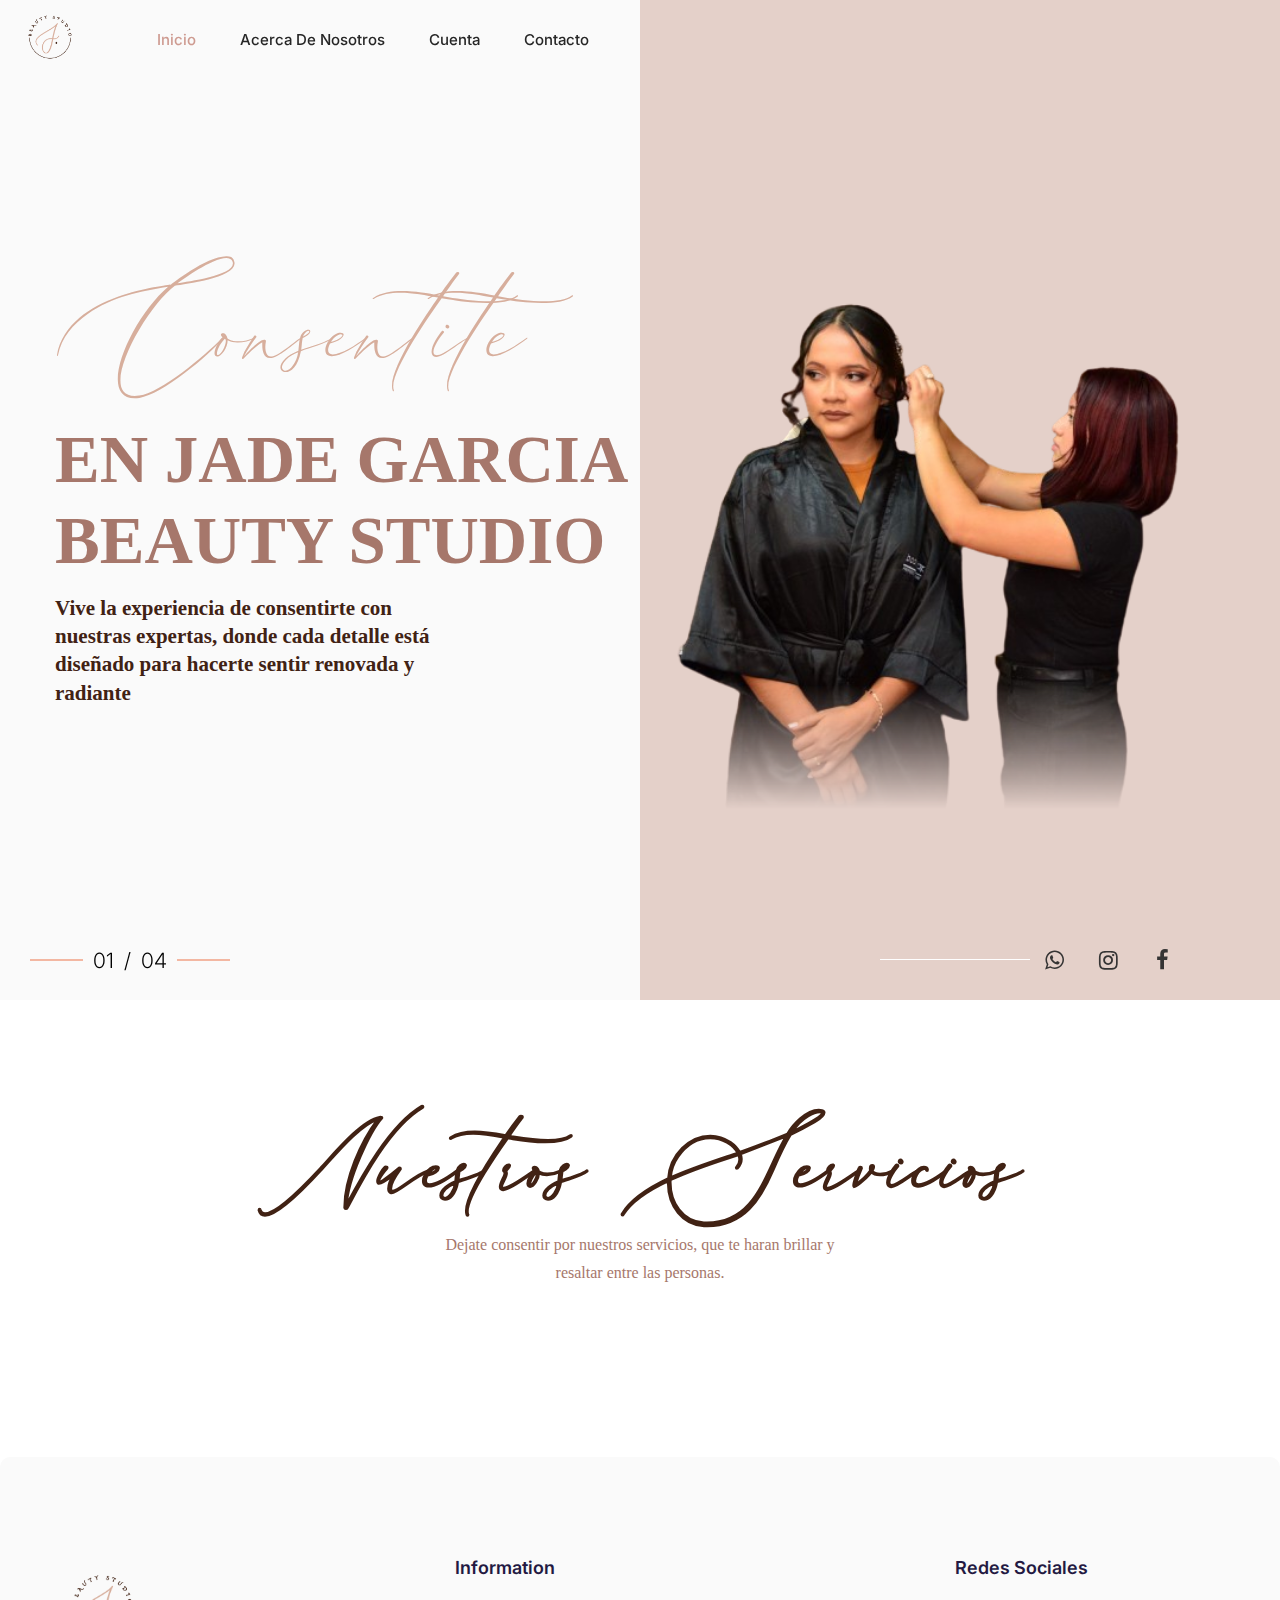
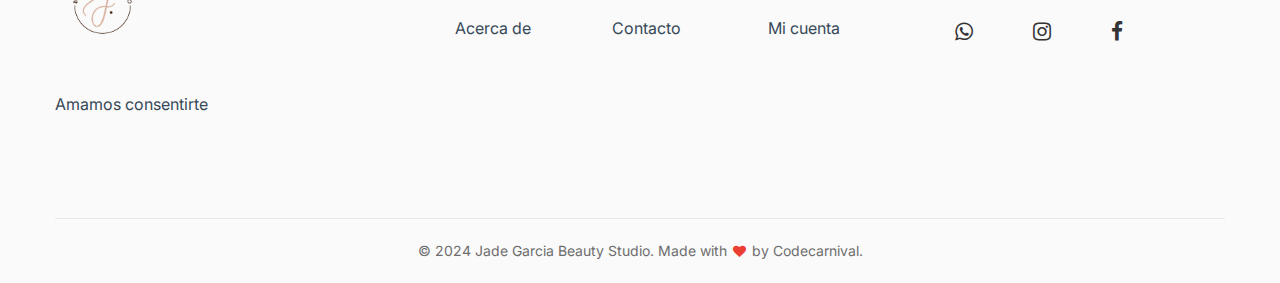
==== commit eaa7f10a: "add login page, improve views, add login logic, and account stuff" ====
--- a/index.html
+++ b/index.html
@@ -166,7 +166,7 @@
                 }
             .aerotis-regular-2 {
                 font-family: "Aerotis", serif;
-                font-weight: 500;
+                font-weight: 600;
                 font-style: normal;
                 font-size: 6vh;
                 color: #A6776B;
@@ -234,25 +234,15 @@
                             <ul class="main-nav justify-content-start">
                                 <li ><a href="index.html">Inicio</a></li>
                                 <li><a href="about-us.html">Acerca de Nosotros</a></li>
+                                <li ><a href="account-login.html">Cuenta</a>
+                                </li>
                                 <li><a href="contact.html">Contacto</a></li>
                             </ul>
                         </div>
                     </div>
                     <div class="col-7 col-lg-3 col-xl-4">
                         <div class="header-action justify-content-end">
-                            <button class="header-action-btn ms-0" type="button" data-bs-toggle="offcanvas" data-bs-target="#AsideOffcanvasSearch" aria-controls="AsideOffcanvasSearch">
-                                <span class="icon">
-                  <svg width="30" height="30" viewBox="0 0 30 30" fill="none" xmlns="http://www.w3.org/2000/svg" xmlns:xlink="http://www.w3.org/1999/xlink">
-                    <rect class="icon-rect" width="30" height="30" fill="url(#pattern1)"/>
-                    <defs>
-                      <pattern id="pattern1" patternContentUnits="objectBoundingBox" width="1" height="1">
-                        <use xlink:href="#image0_504:11" transform="scale(0.0333333)"/>
-                      </pattern>
-                      <image id="image0_504:11" width="30" height="30" xlink:href="[data-uri]"/>
-                    </defs>
-                  </svg>
-                </span>
-                            </button>
+                            
 
                             <button class="header-menu-btn" type="button" data-bs-toggle="offcanvas" data-bs-target="#AsideOffcanvasMenu" aria-controls="AsideOffcanvasMenu">
                                 <span></span>
@@ -317,14 +307,14 @@
                                 <div class="row align-items-center position-relative">
                                     <div class="col-12 col-md-6">
                                         <div class="hero-slide-content">
-                                            <div class="hero-slide-text-img"><h1 class="aerotis-regular">Maquillaje de Impacto para Cada Ocasión</h1></div>
+                                            <div class="hero-slide-text-img"><h1 class="aerotis-regular-2">Maquillaje de Impacto</h1></div>
                                             <h2 class="hero-slide-title cinzel-decorative-regular">Makeup</h2>
                                             <p class="hero-slide-desc cinzel-decorative-brown">Realza tu belleza con un maquillaje profesional diseñado específicamente para eventos sociales. En Jade Garcia Beauty Studio, te ofrecemos un servicio personalizado para que luzcas elegante y sofisticada, con un acabado impecable que te hará brillar.</p>
                                         </div>
                                     </div>
                                     <div class="col-12 col-md-6">
                                         <div class="hero-slide-thumb">
-                                            <img src="assets/images/maquillaje.jpg" width="590" height="832" alt="Image" >
+                                            <img src="assets/images/servicioMaquillaje.png" width="590" height="832" alt="Image" >
                                         </div>
                                     </div>
                                 </div>
@@ -336,7 +326,7 @@
                                 <div class="row align-items-center position-relative">
                                     <div class="col-12 col-md-6">
                                         <div class="hero-slide-content">
-                                            <div class="hero-slide-text-img"><h1 class="aerotis-regular">Arte y Elegancia en tus Manos </h1></div>
+                                            <div class="hero-slide-text-img"><h1 class="aerotis-regular-2">Arte y Elegancia</h1></div>
                                             <h2 class="hero-slide-title cinzel-decorative-regular">Nails</h2>
                                             <p class="hero-slide-desc cinzel-decorative-brown">En Jade Garcia Beauty Studio, convertimos tus ideas en realidad. Ya sea que prefieras un estilo sofisticado o algo más atrevido, nuestras especialistas en uñas están aquí para crear el look perfecto para ti. ¡Ven y deslumbra con unas uñas impecables!</p>
                                         </div>
@@ -470,13 +460,15 @@
                             </div>
                         </div>
                         <div class="col-md-6 col-lg-5 mt-md-0 mt-9">
-                            <div class="widget-item">
-                                <h4 class="widget-title">Informacion</h4>
-                                <ul class="widget-nav">
-                                    <li><a href="about-us.html">Acerca de Nosotros</a></li>
-                                    <li><a href="contact.html">Contacto</a></li>
-                                </ul>
-                            </div>
+                        <div class="widget-item">
+                            <h4 class="widget-title">Information</h4>
+                            <ul class="widget-nav">
+
+                                <li><a href="about-us.html">Acerca de </a></li>
+                                <li><a href="contact.html">Contacto</a></li>
+                                <li><a href="account-login.html">Mi cuenta</a></li>
+                            </ul>
+                        </div>
                         </div>
                         <div class="col-md-6 col-lg-3 mt-lg-0 mt-6">
                             <div class="widget-item">
@@ -683,6 +675,8 @@
                     <ul>
                         <li class="offcanvas-nav-parent"><a class="offcanvas-nav-item" href="#">Inicio</a>
                         </li>
+                        <li class="offcanvas-nav-parent"><a class="offcanvas-nav-item" href="account-login.html">Cuenta</a>
+                        </li>
                         <li class="offcanvas-nav-parent"><a class="offcanvas-nav-item" href="about-us.html">Acerca de Nosotros</a></li>
                         <li class="offcanvas-nav-parent"><a class="offcanvas-nav-item" href="contact.html">Contacto</a></li>
                     </ul>
